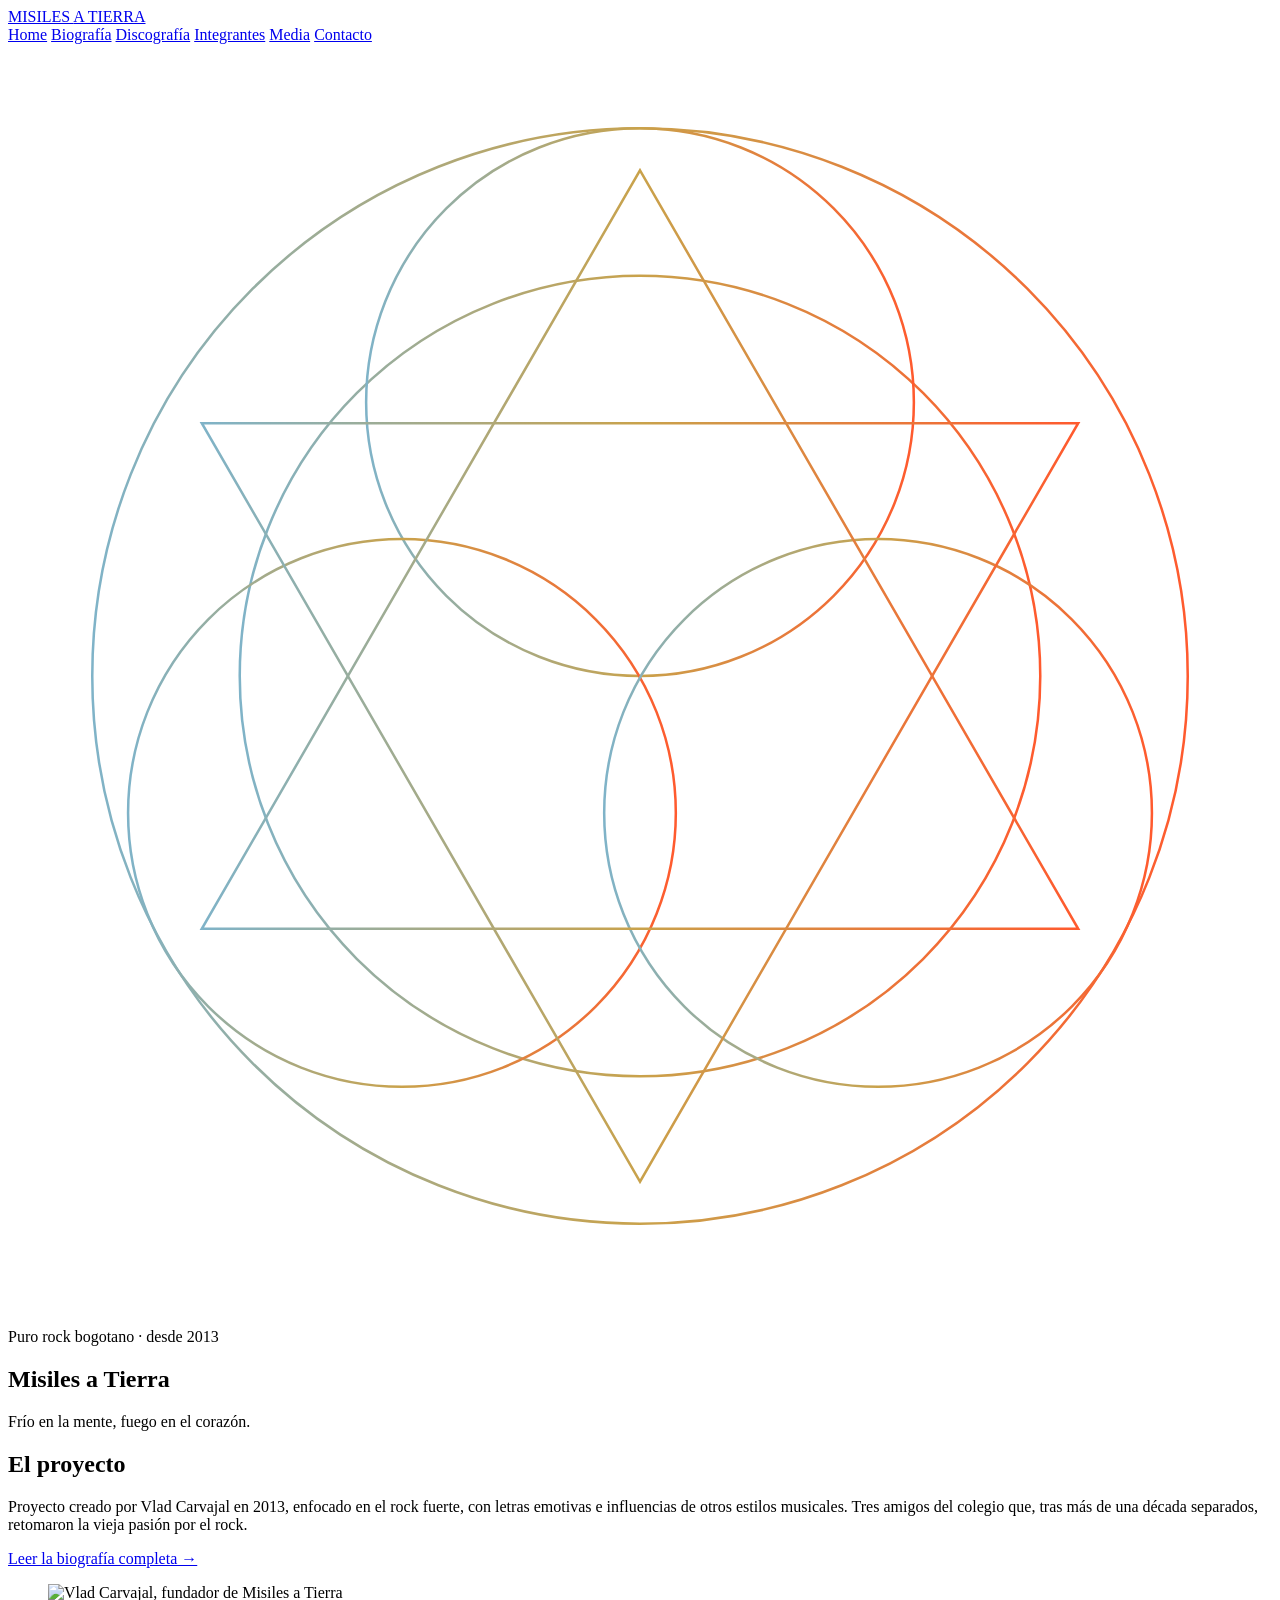
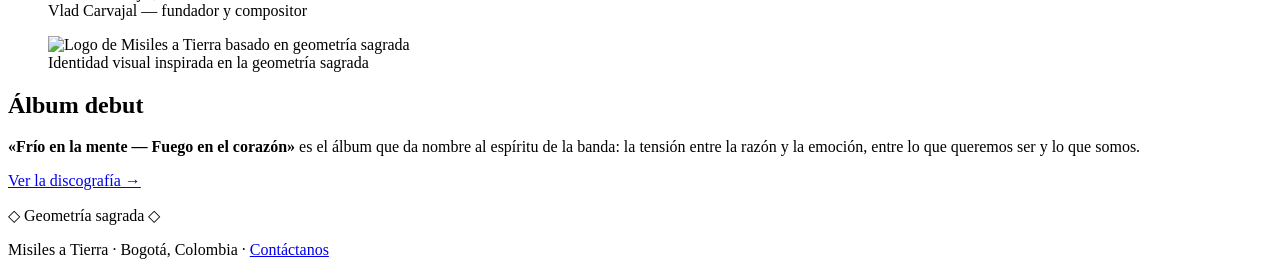
==== index.html @ aad12e1e "Add files via upload" ====
<!DOCTYPE html>
<html lang="es">

<head>
    <meta charset="UTF-8">
    <meta name="viewport" content="width=device-width, initial-scale=1.0">
    <meta name="description" content="Misiles a Tierra — puro rock bogotano. Biografía, discografía, integrantes y media de la banda.">
    <link rel="preconnect" href="https://fonts.gstatic.com" crossorigin>
    <link href="https://fonts.googleapis.com/css2?family=Anton&family=Work+Sans:ital,wght@0,400;0,600;1,400&display=swap" rel="stylesheet">
    <link rel="stylesheet" href="css/style.css">
    <title>Misiles a Tierra — Puro Rock Bogotano</title>
</head>

<body>
    <header class="site-header">
        <div class="bar">
            <a class="brand" href="index.html">MISILES <span>A</span> TIERRA</a>
            <nav class="site-nav" aria-label="Navegación principal">
                <a class="active" href="index.html">Home</a>
                <a href="pages/bio.html">Biografía</a>
                <a href="pages/discografia.html">Discografía</a>
                <a href="pages/integrantes.html">Integrantes</a>
                <a href="pages/media.html">Media</a>
                <a href="pages/contacto.html">Contacto</a>
            </nav>
        </div>
    </header>

    <section class="hero">
        <!-- Geometría sagrada: sello de la banda, mitad fría / mitad fuego -->
        <svg class="geometry" viewBox="0 0 600 600" xmlns="http://www.w3.org/2000/svg" aria-hidden="true">
            <defs>
                <linearGradient id="dual" x1="0" y1="0" x2="1" y2="0">
                    <stop offset="0" stop-color="#7fb3c8"/>
                    <stop offset="0.5" stop-color="#c9a24b"/>
                    <stop offset="1" stop-color="#ff5a2e"/>
                </linearGradient>
            </defs>
            <g fill="none" stroke="url(#dual)" stroke-width="1.2">
                <circle cx="300" cy="300" r="260"/>
                <circle cx="300" cy="300" r="190"/>
                <circle cx="300" cy="170" r="130"/>
                <circle cx="187" cy="365" r="130"/>
                <circle cx="413" cy="365" r="130"/>
                <polygon points="300,60 508,420 92,420"/>
                <polygon points="300,540 92,180 508,180"/>
            </g>
        </svg>
        <div class="inner">
            <p class="eyebrow">Puro rock bogotano · desde 2013</p>
            <h1>Misiles a Tierra</h1>
            <p class="lede">Frío en la mente, fuego en el corazón.</p>
        </div>
    </section>

    <main class="wrap">
        <section class="split">
            <div>
                <h2>El proyecto</h2>
                <p>Proyecto creado por Vlad Carvajal en 2013, enfocado en el rock fuerte, con letras emotivas e
                   influencias de otros estilos musicales. Tres amigos del colegio que, tras más de una década
                   separados, retomaron la vieja pasión por el rock.</p>
                <p style="margin-top:1rem;"><a href="pages/bio.html">Leer la biografía completa →</a></p>
            </div>
            <figure class="framed">
                <img src="media/vlad.jpg" alt="Vlad Carvajal, fundador de Misiles a Tierra" loading="lazy">
                <figcaption>Vlad Carvajal — fundador y compositor</figcaption>
            </figure>
        </section>

        <section class="split">
            <figure class="framed">
                <img src="media/logo.jpg" alt="Logo de Misiles a Tierra basado en geometría sagrada" loading="lazy">
                <figcaption>Identidad visual inspirada en la geometría sagrada</figcaption>
            </figure>
            <div>
                <h2>Álbum debut</h2>
                <p><strong>«Frío en la mente — Fuego en el corazón»</strong> es el álbum que da nombre al espíritu
                   de la banda: la tensión entre la razón y la emoción, entre lo que queremos ser y lo que somos.</p>
                <p style="margin-top:1rem;"><a href="pages/discografia.html">Ver la discografía →</a></p>
            </div>
        </section>
    </main>

    <footer class="site-footer">
        <p class="seal">◇ Geometría sagrada ◇</p>
        <p>Misiles a Tierra · Bogotá, Colombia · <a href="pages/contacto.html">Contáctanos</a></p>
    </footer>
</body>

</html>
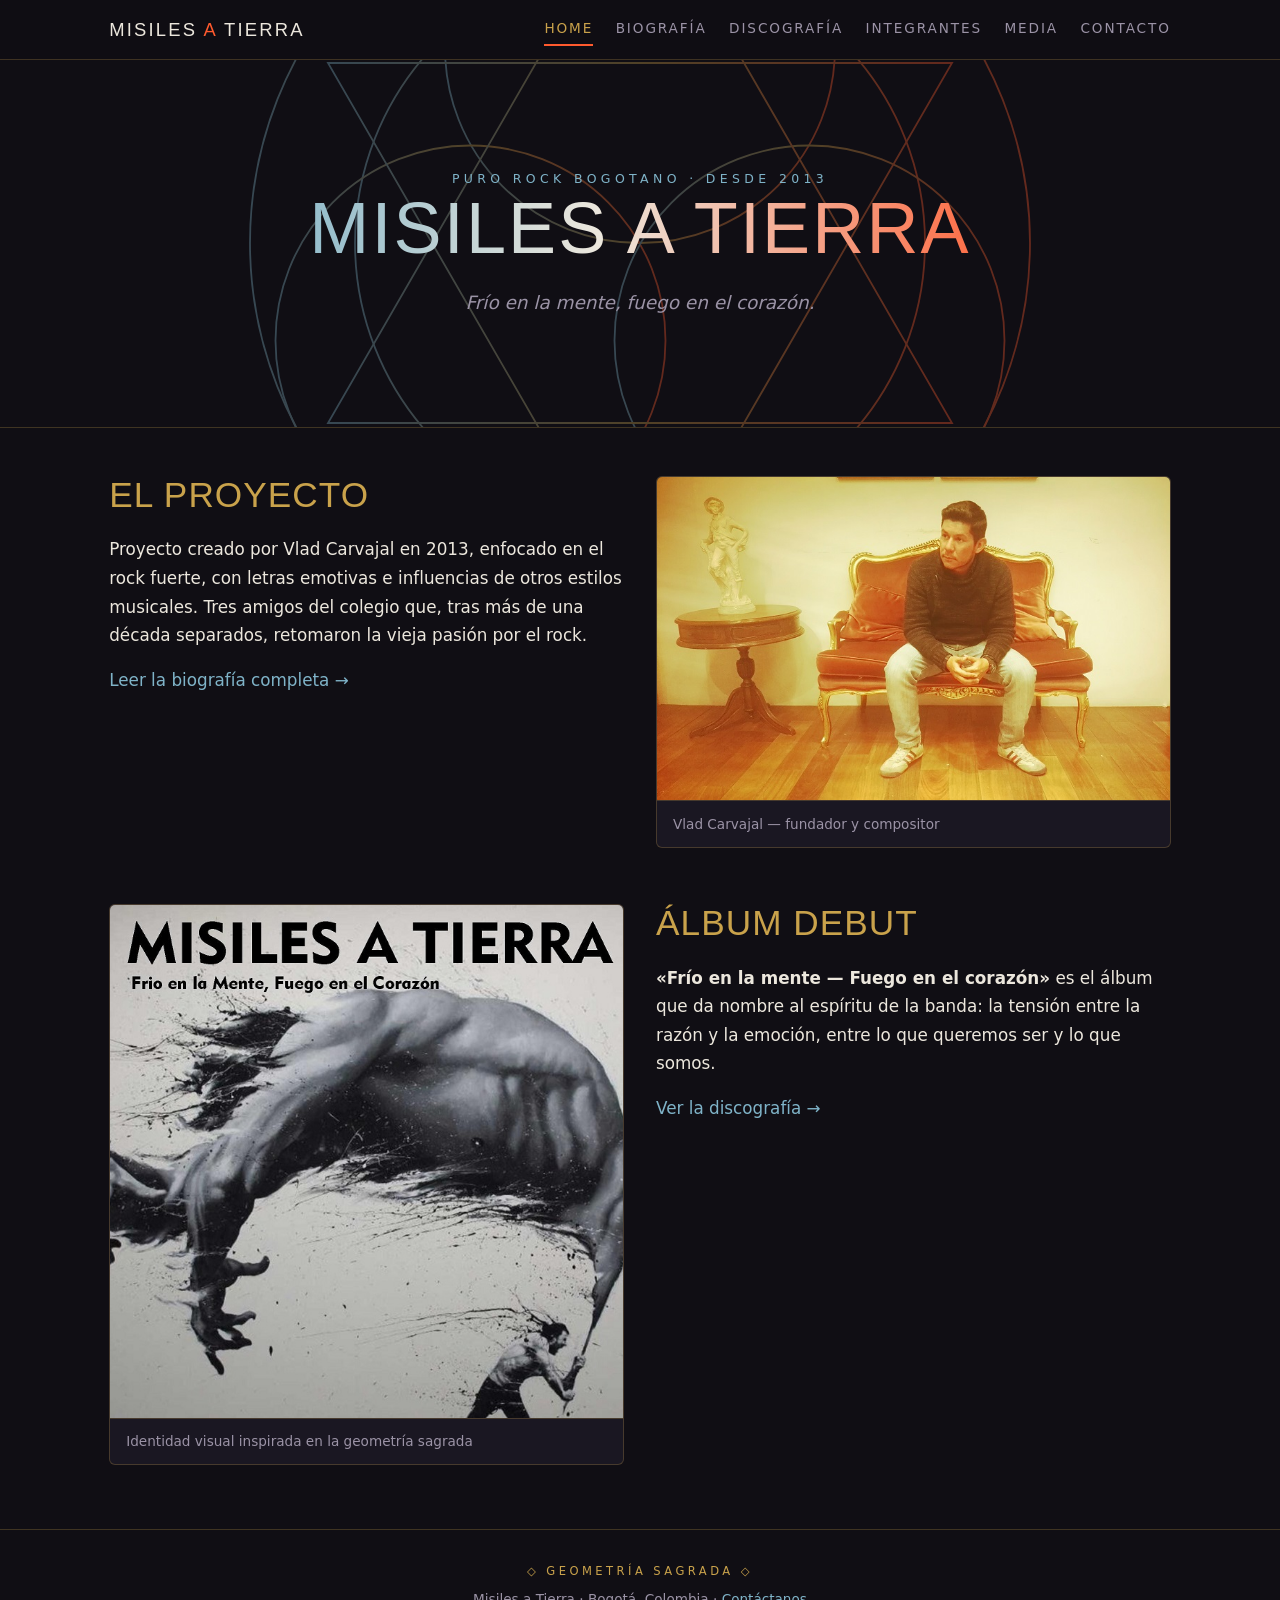
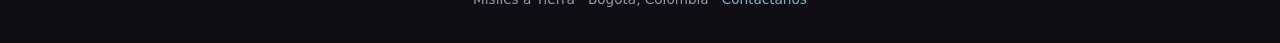
==== commit 2ebb7d7b: "Add files via upload" ====
--- a/index.html
+++ b/index.html
@@ -7,7 +7,7 @@
     <meta name="description" content="Misiles a Tierra — puro rock bogotano. Biografía, discografía, integrantes y media de la banda.">
     <link rel="preconnect" href="https://fonts.gstatic.com" crossorigin>
     <link href="https://fonts.googleapis.com/css2?family=Anton&family=Work+Sans:ital,wght@0,400;0,600;1,400&display=swap" rel="stylesheet">
-    <link rel="stylesheet" href="css/style.css">
+    <link rel="stylesheet" href="style.css">
     <title>Misiles a Tierra — Puro Rock Bogotano</title>
 </head>
 
@@ -17,11 +17,11 @@
             <a class="brand" href="index.html">MISILES <span>A</span> TIERRA</a>
             <nav class="site-nav" aria-label="Navegación principal">
                 <a class="active" href="index.html">Home</a>
-                <a href="pages/bio.html">Biografía</a>
-                <a href="pages/discografia.html">Discografía</a>
-                <a href="pages/integrantes.html">Integrantes</a>
-                <a href="pages/media.html">Media</a>
-                <a href="pages/contacto.html">Contacto</a>
+                <a href="bio.html">Biografía</a>
+                <a href="discografia.html">Discografía</a>
+                <a href="integrantes.html">Integrantes</a>
+                <a href="media.html">Media</a>
+                <a href="contacto.html">Contacto</a>
             </nav>
         </div>
     </header>
@@ -60,31 +60,31 @@
                 <p>Proyecto creado por Vlad Carvajal en 2013, enfocado en el rock fuerte, con letras emotivas e
                    influencias de otros estilos musicales. Tres amigos del colegio que, tras más de una década
                    separados, retomaron la vieja pasión por el rock.</p>
-                <p style="margin-top:1rem;"><a href="pages/bio.html">Leer la biografía completa →</a></p>
+                <p style="margin-top:1rem;"><a href="bio.html">Leer la biografía completa →</a></p>
             </div>
             <figure class="framed">
-                <img src="media/vlad.jpg" alt="Vlad Carvajal, fundador de Misiles a Tierra" loading="lazy">
+                <img src="vlad.jpg" alt="Vlad Carvajal, fundador de Misiles a Tierra" loading="lazy">
                 <figcaption>Vlad Carvajal — fundador y compositor</figcaption>
             </figure>
         </section>
 
         <section class="split">
             <figure class="framed">
-                <img src="media/logo.jpg" alt="Logo de Misiles a Tierra basado en geometría sagrada" loading="lazy">
+                <img src="logo.jpg" alt="Logo de Misiles a Tierra basado en geometría sagrada" loading="lazy">
                 <figcaption>Identidad visual inspirada en la geometría sagrada</figcaption>
             </figure>
             <div>
                 <h2>Álbum debut</h2>
                 <p><strong>«Frío en la mente — Fuego en el corazón»</strong> es el álbum que da nombre al espíritu
                    de la banda: la tensión entre la razón y la emoción, entre lo que queremos ser y lo que somos.</p>
-                <p style="margin-top:1rem;"><a href="pages/discografia.html">Ver la discografía →</a></p>
+                <p style="margin-top:1rem;"><a href="discografia.html">Ver la discografía →</a></p>
             </div>
         </section>
     </main>
 
     <footer class="site-footer">
         <p class="seal">◇ Geometría sagrada ◇</p>
-        <p>Misiles a Tierra · Bogotá, Colombia · <a href="pages/contacto.html">Contáctanos</a></p>
+        <p>Misiles a Tierra · Bogotá, Colombia · <a href="contacto.html">Contáctanos</a></p>
     </footer>
 </body>
 
--- a/style.css
+++ b/style.css
@@ -0,0 +1,291 @@
+/* ==========================================================
+   MISILES A TIERRA — hoja de estilos única
+   Paleta: frío en la mente (acero) / fuego en el corazón (brasa)
+   ========================================================== */
+
+:root {
+  --ink: #100e14;          /* fondo base, tinta violácea */
+  --ink-soft: #1a1722;     /* paneles */
+  --paper: #ece7dd;        /* texto principal */
+  --muted: #9b93a6;        /* texto secundario */
+  --frost: #7fb3c8;        /* frío en la mente */
+  --ember: #ff5a2e;        /* fuego en el corazón */
+  --gold: #c9a24b;         /* geometría sagrada */
+  --line: rgba(201, 162, 75, 0.25);
+  --radius: 6px;
+  --max: 1100px;
+}
+
+* { margin: 0; padding: 0; box-sizing: border-box; }
+
+html { scroll-behavior: smooth; }
+
+body {
+  background: var(--ink);
+  color: var(--paper);
+  font-family: 'Work Sans', system-ui, sans-serif;
+  font-size: 1.05rem;
+  line-height: 1.7;
+  min-height: 100vh;
+}
+
+img { max-width: 100%; display: block; }
+
+/* ---------- tipografía ---------- */
+h1, h2, h3, .display {
+  font-family: 'Anton', Impact, sans-serif;
+  font-weight: 400;
+  letter-spacing: 0.03em;
+  text-transform: uppercase;
+  line-height: 1.1;
+}
+
+h1 { font-size: clamp(2.4rem, 7vw, 4.5rem); }
+h2 { font-size: clamp(1.5rem, 4vw, 2.2rem); color: var(--gold); margin-bottom: 0.6em; }
+h3 { font-size: 1.15rem; }
+
+.eyebrow {
+  font-size: 0.78rem;
+  letter-spacing: 0.35em;
+  text-transform: uppercase;
+  color: var(--frost);
+}
+
+a { color: var(--frost); text-decoration: none; }
+a:hover { color: var(--ember); }
+
+/* ---------- header / nav ---------- */
+.site-header {
+  position: sticky;
+  top: 0;
+  z-index: 50;
+  background: rgba(16, 14, 20, 0.92);
+  backdrop-filter: blur(8px);
+  border-bottom: 1px solid var(--line);
+}
+
+.site-header .bar {
+  max-width: var(--max);
+  margin: 0 auto;
+  padding: 0.8rem 1.2rem;
+  display: flex;
+  align-items: center;
+  justify-content: space-between;
+  gap: 1rem;
+  flex-wrap: wrap;
+}
+
+.brand {
+  font-family: 'Anton', Impact, sans-serif;
+  font-size: 1.15rem;
+  letter-spacing: 0.12em;
+  color: var(--paper);
+}
+.brand span { color: var(--ember); }
+
+.site-nav { display: flex; gap: 1.4rem; flex-wrap: wrap; }
+
+.site-nav a {
+  font-size: 0.85rem;
+  letter-spacing: 0.14em;
+  text-transform: uppercase;
+  color: var(--muted);
+  padding: 0.25rem 0;
+  border-bottom: 2px solid transparent;
+}
+.site-nav a:hover { color: var(--paper); }
+.site-nav a.active { color: var(--gold); border-bottom-color: var(--ember); }
+.site-nav a:focus-visible,
+a:focus-visible, button:focus-visible, input:focus-visible,
+select:focus-visible, textarea:focus-visible {
+  outline: 2px solid var(--frost);
+  outline-offset: 3px;
+}
+
+/* ---------- hero ---------- */
+.hero {
+  position: relative;
+  overflow: hidden;
+  padding: clamp(4rem, 12vh, 8rem) 1.2rem;
+  text-align: center;
+  border-bottom: 1px solid var(--line);
+}
+
+.hero .geometry {
+  position: absolute;
+  inset: 0;
+  margin: auto;
+  width: min(140vw, 900px);
+  height: auto;
+  opacity: 0.35;
+  pointer-events: none;
+}
+
+.hero .inner { position: relative; max-width: 800px; margin: 0 auto; }
+
+.hero h1 {
+  background: linear-gradient(90deg, var(--frost) 0%, var(--paper) 45%, var(--ember) 100%);
+  -webkit-background-clip: text;
+  background-clip: text;
+  color: transparent;
+}
+
+.hero p.lede {
+  margin-top: 1.2rem;
+  font-size: 1.15rem;
+  color: var(--muted);
+  font-style: italic;
+}
+
+/* ---------- layout ---------- */
+main.wrap, .wrap {
+  max-width: var(--max);
+  margin: 0 auto;
+  padding: 3rem 1.2rem 4rem;
+}
+
+section + section { margin-top: 3.5rem; }
+
+.panel {
+  background: var(--ink-soft);
+  border: 1px solid var(--line);
+  border-radius: var(--radius);
+  padding: 1.6rem 1.8rem;
+}
+
+.split {
+  display: grid;
+  grid-template-columns: repeat(auto-fit, minmax(280px, 1fr));
+  gap: 2rem;
+  align-items: start;
+}
+
+figure.framed {
+  border: 1px solid var(--line);
+  border-radius: var(--radius);
+  overflow: hidden;
+  background: var(--ink-soft);
+}
+figure.framed img { width: 100%; height: 100%; object-fit: cover; }
+figure.framed figcaption {
+  padding: 0.7rem 1rem;
+  font-size: 0.85rem;
+  color: var(--muted);
+  border-top: 1px solid var(--line);
+}
+
+/* ---------- cards de integrantes ---------- */
+.members {
+  display: grid;
+  grid-template-columns: repeat(auto-fit, minmax(240px, 1fr));
+  gap: 1.6rem;
+}
+
+.member {
+  background: var(--ink-soft);
+  border: 1px solid var(--line);
+  border-radius: var(--radius);
+  overflow: hidden;
+  transition: transform 0.25s ease, border-color 0.25s ease;
+}
+.member:hover { transform: translateY(-4px); border-color: var(--ember); }
+.member img { aspect-ratio: 4 / 5; object-fit: cover; width: 100%; }
+.member .info { padding: 1rem 1.2rem 1.3rem; }
+.member .info h3 { color: var(--paper); }
+.member .info p { color: var(--muted); font-size: 0.92rem; margin-top: 0.3rem; }
+.member .info .rol { color: var(--frost); font-size: 0.75rem; letter-spacing: 0.2em; text-transform: uppercase; }
+
+/* ---------- discografía ---------- */
+.disc-table { width: 100%; border-collapse: collapse; }
+.disc-table th, .disc-table td {
+  text-align: left;
+  padding: 0.9rem 1rem;
+  border-bottom: 1px solid var(--line);
+  vertical-align: top;
+}
+.disc-table th {
+  font-size: 0.78rem;
+  letter-spacing: 0.2em;
+  text-transform: uppercase;
+  color: var(--gold);
+}
+.disc-table tr:hover td { background: rgba(255, 90, 46, 0.05); }
+.disc-table .album { font-family: 'Anton', Impact, sans-serif; letter-spacing: 0.04em; }
+
+/* ---------- galería (media) ---------- */
+.gallery {
+  display: flex;
+  gap: 1rem;
+  overflow-x: auto;
+  scroll-snap-type: x mandatory;
+  padding-bottom: 0.8rem;
+}
+.gallery figure {
+  flex: 0 0 min(85%, 520px);
+  scroll-snap-align: center;
+}
+
+.video-grid {
+  display: grid;
+  grid-template-columns: repeat(auto-fit, minmax(300px, 1fr));
+  gap: 1.5rem;
+}
+.video-grid iframe {
+  width: 100%;
+  aspect-ratio: 16 / 9;
+  border: 1px solid var(--line);
+  border-radius: var(--radius);
+}
+
+audio { width: 100%; margin-top: 0.8rem; }
+
+/* ---------- formulario ---------- */
+form.contact { display: grid; gap: 1.2rem; max-width: 640px; }
+form.contact label { display: block; font-size: 0.85rem; letter-spacing: 0.08em; text-transform: uppercase; color: var(--frost); margin-bottom: 0.35rem; }
+form.contact input[type="text"],
+form.contact input[type="email"],
+form.contact textarea {
+  width: 100%;
+  background: var(--ink-soft);
+  border: 1px solid var(--line);
+  border-radius: var(--radius);
+  color: var(--paper);
+  padding: 0.7rem 0.9rem;
+  font: inherit;
+}
+form.contact textarea { min-height: 140px; resize: vertical; }
+form.contact button {
+  justify-self: start;
+  font-family: 'Anton', Impact, sans-serif;
+  letter-spacing: 0.12em;
+  text-transform: uppercase;
+  font-size: 1rem;
+  color: var(--ink);
+  background: linear-gradient(90deg, var(--frost), var(--ember));
+  border: none;
+  border-radius: var(--radius);
+  padding: 0.8rem 2.2rem;
+  cursor: pointer;
+}
+form.contact button:hover { filter: brightness(1.1); }
+
+/* ---------- footer ---------- */
+.site-footer {
+  border-top: 1px solid var(--line);
+  padding: 2rem 1.2rem;
+  text-align: center;
+  color: var(--muted);
+  font-size: 0.85rem;
+}
+.site-footer .seal { color: var(--gold); letter-spacing: 0.3em; text-transform: uppercase; font-size: 0.72rem; margin-bottom: 0.4rem; }
+
+/* ---------- animación de entrada ---------- */
+@keyframes aparecer { from { opacity: 0; transform: translateY(14px); } to { opacity: 1; transform: none; } }
+.hero .inner > * { animation: aparecer 0.9s ease both; }
+.hero .inner > *:nth-child(2) { animation-delay: 0.15s; }
+.hero .inner > *:nth-child(3) { animation-delay: 0.3s; }
+
+@media (prefers-reduced-motion: reduce) {
+  * { animation: none !important; transition: none !important; }
+  html { scroll-behavior: auto; }
+}
